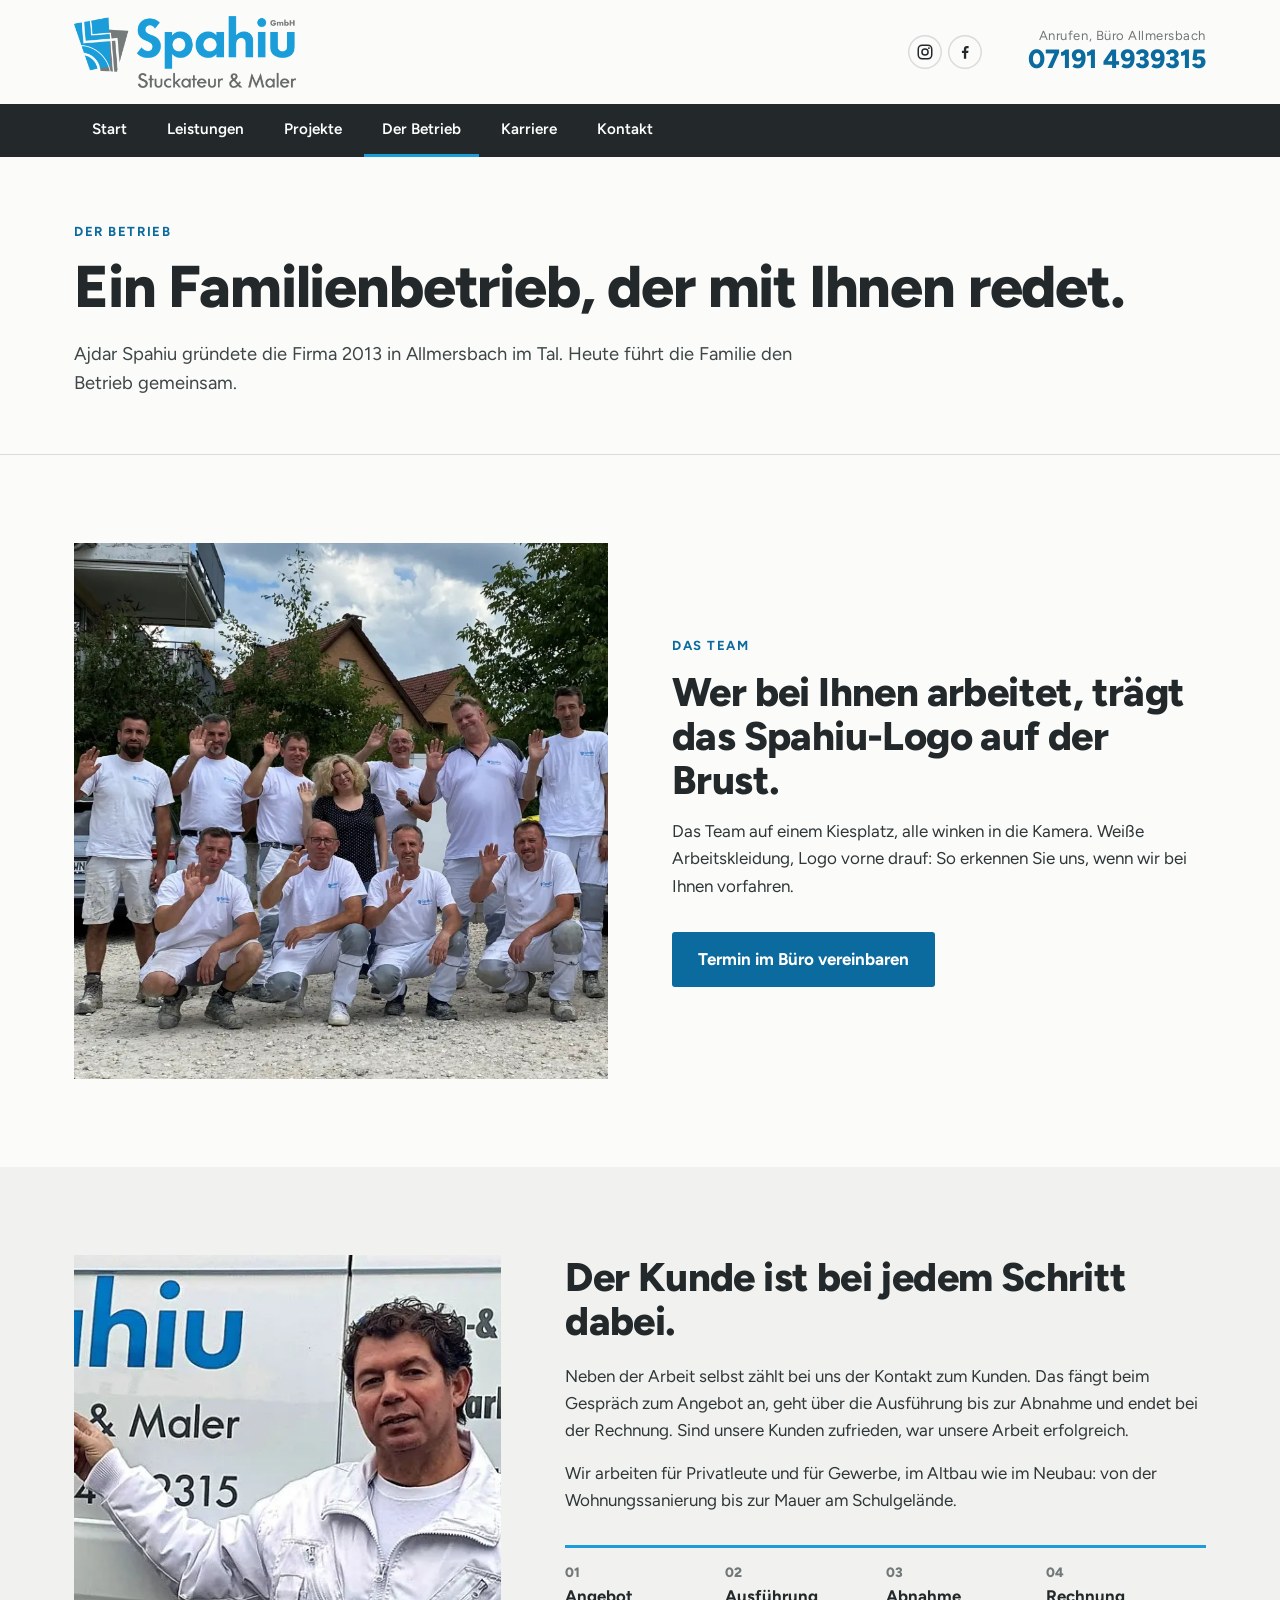
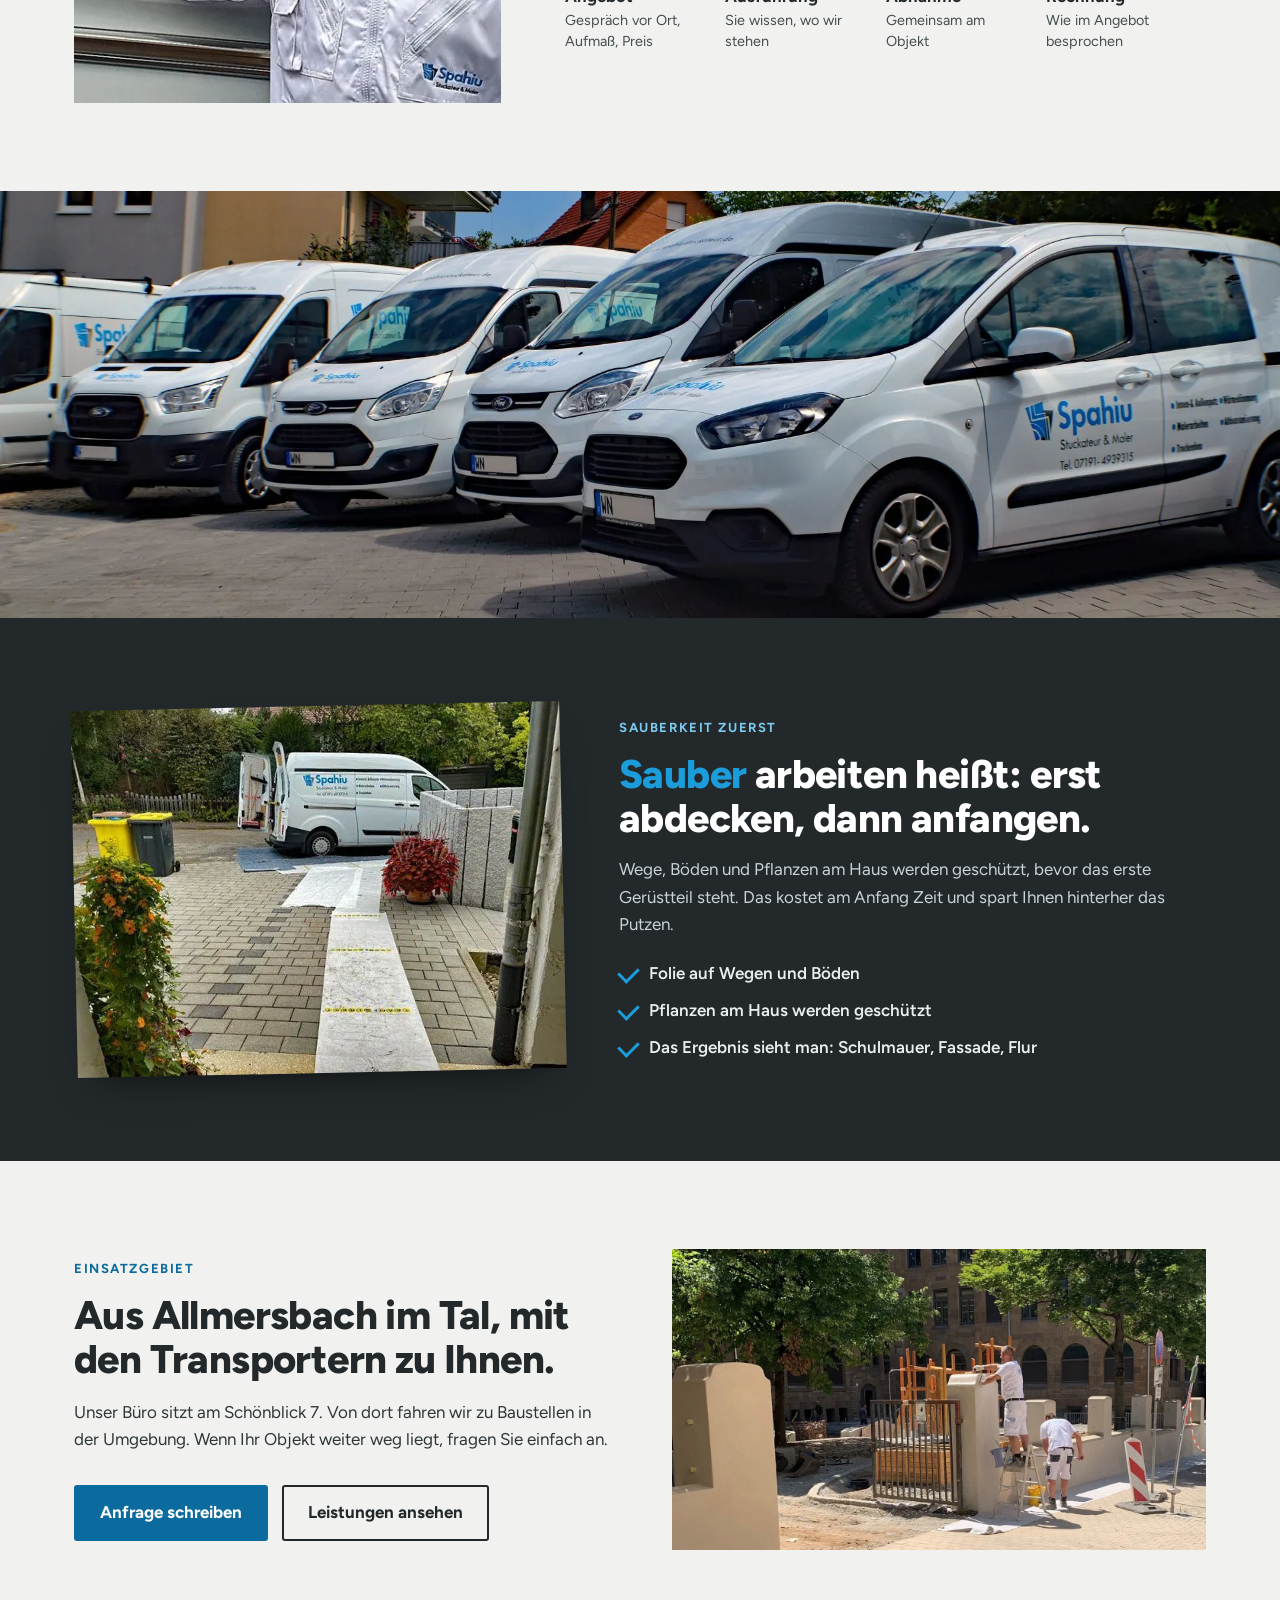
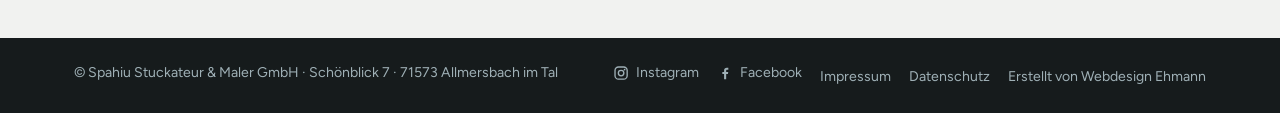
==== site/betrieb.html @ 30680618 "Spahiu Stuckateur: Demo-Website mit CMS (Sveltia) und Pages-Build Co-Authored-By: Claude Sonnet 5.5 " ====
<!DOCTYPE html>
<html lang="de">
<head>
<meta charset="UTF-8">
<meta name="viewport" content="width=device-width, initial-scale=1.0">
<title>Der Betrieb: Familie Spahiu, Allmersbach im Tal</title>
<meta name="description" content="Ajdar Spahiu gründete 2013 den Stuckateur- und Malerbetrieb in Allmersbach im Tal. Familienbetrieb für Privat- und Gewerbekunden.">
<meta name="robots" content="noindex">
<link rel="icon" type="image/png" href="favicon.png">
<link rel="preload" href="fonts/figtree.woff2" as="font" type="font/woff2" crossorigin>
<link rel="stylesheet" href="css/style.css">
</head>
<body>
<a class="skip" href="#inhalt">Zum Inhalt springen</a>
<header>
  <div class="wrap top">
    <a class="logo" href="index.html"><img src="img/logo.png" width="800" height="260" alt="Spahiu GmbH – Stuckateur & Maler, zur Startseite"></a>
    <div class="top-soc"><a href="https://www.instagram.com/spahiustuckateur" target="_blank" rel="noopener" aria-label="Instagram"><svg class="soc-ico" viewBox="0 0 24 24" aria-hidden="true" focusable="false"><rect x="3" y="3" width="18" height="18" rx="5.2" fill="none" stroke="currentColor" stroke-width="2"/><circle cx="12" cy="12" r="4.1" fill="none" stroke="currentColor" stroke-width="2"/><circle cx="17.2" cy="6.8" r="1.3" fill="currentColor"/></svg></a><a href="https://www.facebook.com/spahiustuckateur" target="_blank" rel="noopener" aria-label="Facebook"><svg class="soc-ico" viewBox="0 0 24 24" aria-hidden="true" focusable="false"><path fill="currentColor" d="M13.6 21v-7.6h2.6l.45-3.1H13.6V8.4c0-.9.3-1.5 1.6-1.5h1.6V4.1c-.3 0-1.2-.1-2.3-.1-2.4 0-4 1.4-4 4.1v2.2H7.9v3.1h2.6V21z"/></svg></a></div>
    <div class="call"><small>Anrufen, Büro Allmersbach</small><a href="tel:+4971914939315">07191 4939315</a></div>
  </div>
  <nav class="bar" aria-label="Hauptnavigation"><div class="wrap">
    <a href="index.html">Start</a>
    <a href="leistungen.html">Leistungen</a>
    <a href="projekte.html">Projekte</a>
    <a href="betrieb.html" aria-current="page">Der Betrieb</a>
    <a href="karriere.html">Karriere</a>
    <a href="kontakt.html">Kontakt</a>
  </div></nav>
</header>
<main id="inhalt">
<section class="pagehead"><div class="wrap">
  <p class="eyebrow">Der Betrieb</p>
  <h1>Ein Familienbetrieb, der mit Ihnen redet.</h1>
  <p class="lead">Ajdar Spahiu gründete die Firma 2013 in Allmersbach im Tal. Heute führt die Familie den Betrieb gemeinsam.</p>
</div></section>

<section class="sect">
  <div class="wrap split">
    <img src="img/team.webp" width="823" height="825" alt="Das Spahiu-Team in weißer Arbeitskleidung mit Firmenlogo, alle winken in die Kamera, auf einem Kiesplatz vor Bäumen" loading="lazy">
    <div>
      <p class="eyebrow">Das Team</p>
      <h2>Wer bei Ihnen arbeitet, trägt das Spahiu-Logo auf der Brust.</h2>
      <p class="prose" style="margin-top:16px">Das Team auf einem Kiesplatz, alle winken in die Kamera. Weiße Arbeitskleidung, Logo vorne drauf: So erkennen Sie uns, wenn wir bei Ihnen vorfahren.</p>
      <div class="btns"><a class="btn" href="kontakt.html">Termin im Büro vereinbaren</a></div>
    </div>
  </div>
</section>

<section class="sect alt">
  <div class="wrap about">
    <img src="img/ajdar.webp" width="844" height="560" alt="Ajdar Spahiu zeigt auf die Firmenbeschriftung am Transporter" loading="lazy">
    <div>
      <h2>Der Kunde ist bei jedem Schritt dabei.</h2>
      <div class="prose" style="margin-top:20px">
        <p>Neben der Arbeit selbst zählt bei uns der Kontakt zum Kunden. Das fängt beim Gespräch zum Angebot an, geht über die Ausführung bis zur Abnahme und endet bei der Rechnung. Sind unsere Kunden zufrieden, war unsere Arbeit erfolgreich.</p>
<p>Wir arbeiten für Privatleute und für Gewerbe, im Altbau wie im Neubau: von der Wohnungssanierung bis zur Mauer am Schulgelände.</p>
      </div>
      <div class="steps">
        <div><b>Angebot</b><span>Gespräch vor Ort, Aufmaß, Preis</span></div>
        <div><b>Ausführung</b><span>Sie wissen, wo wir stehen</span></div>
        <div><b>Abnahme</b><span>Gemeinsam am Objekt</span></div>
        <div><b>Rechnung</b><span>Wie im Angebot besprochen</span></div>
      </div>
    </div>
  </div>
</section>

<section class="band"><img src="img/flotte.webp" width="1920" height="697" alt="Mehrere weiße Firmentransporter mit Spahiu-Logo nebeneinander geparkt" loading="lazy"></section>

<section class="sect sauber">
  <div class="wrap">
    <img src="img/abdeckung.webp" width="614" height="461" alt="Mit Folie ausgelegter Weg vor einem Haus, dahinter ein Spahiu-Transporter" loading="lazy">
    <div>
      <p class="eyebrow">Sauberkeit zuerst</p>
      <h2><em>Sauber</em> arbeiten heißt: erst abdecken, dann anfangen.</h2>
      <p class="prose" style="margin-top:16px">Wege, Böden und Pflanzen am Haus werden geschützt, bevor das erste Gerüstteil steht. Das kostet am Anfang Zeit und spart Ihnen hinterher das Putzen.</p>
      <ul class="clean"><li>Folie auf Wegen und Böden</li><li>Pflanzen am Haus werden geschützt</li><li>Das Ergebnis sieht man: Schulmauer, Fassade, Flur</li></ul>
    </div>
  </div>
</section>

<section class="sect alt">
  <div class="wrap split">
    <div>
      <p class="eyebrow">Einsatzgebiet</p>
      <h2>Aus Allmersbach im Tal, mit den Transportern zu Ihnen.</h2>
      <p class="prose" style="margin-top:18px">Unser Büro sitzt am Schönblick 7. Von dort fahren wir zu Baustellen in der Umgebung. Wenn Ihr Objekt weiter weg liegt, fragen Sie einfach an.</p>
      <div class="btns"><a class="btn" href="kontakt.html">Anfrage schreiben</a><a class="btn o" href="leistungen.html">Leistungen ansehen</a></div>
    </div>
    <img src="img/mauer-arbeit.webp" width="1400" height="788" alt="Zwei Mitarbeiter streichen Mauerpfeiler" loading="lazy">
  </div>
</section>
</main>
<footer><div class="wrap"><span>© Spahiu Stuckateur &amp; Maler GmbH · Schönblick 7 · 71573 Allmersbach im Tal</span>
<nav aria-label="Rechtliches und Social Media"><a class="soc-f" href="https://www.instagram.com/spahiustuckateur" target="_blank" rel="noopener"><svg class="soc-ico" viewBox="0 0 24 24" aria-hidden="true" focusable="false"><rect x="3" y="3" width="18" height="18" rx="5.2" fill="none" stroke="currentColor" stroke-width="2"/><circle cx="12" cy="12" r="4.1" fill="none" stroke="currentColor" stroke-width="2"/><circle cx="17.2" cy="6.8" r="1.3" fill="currentColor"/></svg>Instagram</a><a class="soc-f" href="https://www.facebook.com/spahiustuckateur" target="_blank" rel="noopener"><svg class="soc-ico" viewBox="0 0 24 24" aria-hidden="true" focusable="false"><path fill="currentColor" d="M13.6 21v-7.6h2.6l.45-3.1H13.6V8.4c0-.9.3-1.5 1.6-1.5h1.6V4.1c-.3 0-1.2-.1-2.3-.1-2.4 0-4 1.4-4 4.1v2.2H7.9v3.1h2.6V21z"/></svg>Facebook</a><a href="impressum.html">Impressum</a><a href="datenschutz.html">Datenschutz</a><a href="https://www.webdesign-ehmann.de" target="_blank" rel="noopener">Erstellt von Webdesign Ehmann</a></nav></div></footer>
<script src="js/main.js" defer></script>
</body>
</html>
---- site/css/style.css ----
@font-face{font-family:"Figtree";font-style:normal;font-weight:300 900;font-display:swap;src:url(../fonts/figtree.woff2) format("woff2")}

/* Tokens
   blue-d: Logo-Blau abgedunkelt, damit weiße Schrift auf Buttons AA erreicht
   plate-*: Grau/Blau aus dem Logo, steht hinter den Fotos wie die gekippten Platten
   radius: bewusst fast eckig (3px) – Gipsplatten haben Kanten */
:root{
  --blue:#1c9ddb; --blue-d:#0b6a9e; --grey:#727777; --ink:#23292b; --ink-2:#161b1c;
  --plaster:#f1f2f0; --paper:#fbfbfa; --line:#d9dcda; --mute:#454d4f;
  --r:3px; --maxw:1180px;
}
*{box-sizing:border-box;margin:0}
html{scroll-behavior:smooth}
body{min-height:100vh;display:flex;flex-direction:column;font-family:"Figtree",system-ui,sans-serif;color:var(--ink);background:var(--paper);line-height:1.6;font-size:17px}
main{flex:1}
img{max-width:100%;display:block;height:auto}
a{color:inherit}
:focus-visible{outline:3px solid var(--blue);outline-offset:3px}
.wrap{max-width:var(--maxw);margin:0 auto;padding-inline:24px}
.skip{position:absolute;left:-999px;top:0;background:#fff;padding:10px 16px;z-index:99}
.skip:focus{left:8px;top:8px}

/* Header: zwei Ebenen */
.top{padding-block:16px;display:flex;align-items:center;justify-content:space-between;gap:24px;flex-wrap:wrap}
.top .logo img{height:72px;width:auto}
.call{text-align:right;line-height:1.2}
.call small{display:block;color:var(--grey);font-size:.82rem;letter-spacing:.04em}
.call a{font-weight:800;font-size:1.65rem;text-decoration:none;color:var(--blue-d)}
.bar{background:var(--ink)}
.bar .wrap{display:flex;gap:4px;flex-wrap:wrap}
.bar a{color:#fff;text-decoration:none;font-weight:600;font-size:.95rem;padding:13px 18px;border-bottom:3px solid transparent}
.bar a:hover,.bar a[aria-current="page"]{border-color:var(--blue)}

/* Typo */
.eyebrow{font-weight:700;font-size:.82rem;letter-spacing:.12em;text-transform:uppercase;color:var(--blue-d);margin-bottom:14px}
h1{font-size:clamp(2.2rem,4.6vw,3.7rem);line-height:1.04;font-weight:800;letter-spacing:-.02em}
h1 em{font-style:normal;color:var(--blue-d)}
h2{font-size:clamp(1.8rem,3.2vw,2.5rem);line-height:1.1;font-weight:800;letter-spacing:-.015em;max-width:21em}
h3{font-size:1.3rem;line-height:1.2}
.lead{margin-top:22px;font-size:1.15rem;max-width:34em;color:#3d4547}
.prose p+p{margin-top:16px}
.prose{max-width:38em;color:#2f3638}

/* Buttons */
.btns{display:flex;gap:14px;margin-top:32px;flex-wrap:wrap}
.btn{display:inline-block;padding:14px 26px;font:inherit;font-weight:700;text-decoration:none;border:0;cursor:pointer;border-radius:var(--r);background:var(--blue-d);color:#fff}
.btn:hover{background:#085580}
.btn.o{background:none;color:var(--ink);box-shadow:inset 0 0 0 2px var(--ink)}
.btn.o:hover{background:var(--ink);color:#fff}
.btn.w{background:#fff;color:var(--ink)}
.btn.w:hover{background:var(--blue);color:#06141c}

/* Sektionen */
.sect{padding-block:88px}
.sect.alt{background:var(--plaster)}
.sect.tight{padding-block:56px}
.pagehead{padding-block:64px 56px;border-bottom:1px solid var(--line)}
.pagehead .lead{max-width:40em}

/* Hero */
.hero{padding-block:72px 96px;display:grid;grid-template-columns:1.05fr 1fr;gap:64px;align-items:center}
/* Signatur: Plattenstapel aus dem Logo hinter dem Foto */
.stack{position:relative;aspect-ratio:4/4.3}
.stack::before,.stack::after{content:"";position:absolute;inset:6% 4% 4% 8%}
.stack::before{background:var(--grey);transform:rotate(5deg);opacity:.9}
.stack::after{background:var(--blue);transform:rotate(-4deg)}
.stack img{position:absolute;inset:0 6% 6% 0;width:94%;height:94%;object-fit:cover;z-index:2;transform:rotate(-.6deg)}
.stack figcaption{position:absolute;z-index:3;right:-4px;bottom:-6px;background:var(--ink);color:#fff;font-size:.8rem;padding:6px 12px;font-weight:600}
.stack.rev::before{transform:rotate(-5deg)}
.stack.rev::after{transform:rotate(4deg);inset:6% 8% 4% 4%}

/* Leistungsliste (Start) */
.services{margin-top:44px;display:grid;grid-template-columns:repeat(2,1fr);gap:0 64px}
.service{padding:24px 0;border-top:2px solid var(--ink);display:grid;grid-template-columns:70px 1fr;gap:6px 18px;text-decoration:none}
.service b{font-size:2.6rem;line-height:1;color:var(--blue);font-weight:800}
.service p{grid-column:2;color:var(--mute)}
.service:hover h3{color:var(--blue-d);text-decoration:underline;text-underline-offset:4px}

/* Leistungs-Detail */
.lz{display:grid;grid-template-columns:1fr 1fr;gap:64px;align-items:center;padding-block:72px;border-top:2px solid var(--ink)}
.lz:first-of-type{border-top:0}
.lz.flip .lz-txt{order:2}
.lz .num{font-size:3.4rem;line-height:1;font-weight:800;color:var(--blue)}
.lz h2{font-size:clamp(1.7rem,3vw,2.3rem);margin-top:8px}
.lz ul{margin-top:18px;padding-left:1.1em;color:var(--mute)}
.lz li+li{margin-top:6px}
.lz li::marker{color:var(--blue-d)}
.lz img{width:100%;object-fit:cover;aspect-ratio:4/3}
.lz .note{margin-top:20px;font-size:.95rem}
.lz .note a{color:var(--blue-d);font-weight:700}

/* Vorher/Nachher */
.pairs{margin-top:44px;display:grid;grid-template-columns:1fr 1fr;gap:36px 40px}
.pair{display:grid;grid-template-columns:1fr 1fr;gap:10px}
.pair figure{position:relative}
.pair img{width:100%;aspect-ratio:3/4;object-fit:cover}
.pair figcaption,.tagc{position:absolute;left:0;top:0;background:var(--ink);color:#fff;font-size:.75rem;font-weight:700;letter-spacing:.08em;text-transform:uppercase;padding:5px 10px}
.pair figure.n figcaption,.tagc.n{background:var(--blue-d)}
.pair .cap{grid-column:1/-1;font-size:.95rem;color:var(--mute)}
.pair .cap b{color:var(--ink)}

/* Projekt-Seite */
.proj{padding-block:72px;border-top:2px solid var(--ink)}
.proj:first-of-type{border-top:0}
.proj header{display:grid;grid-template-columns:.9fr 1.1fr;gap:48px;align-items:end;margin-bottom:36px}
.proj header p{color:var(--mute)}
.gal{display:grid;gap:14px;grid-template-columns:repeat(12,1fr)}
.gal figure{position:relative;overflow:hidden;background:var(--plaster)}
.gal img{width:100%;height:100%;object-fit:cover}
.gal .s4{grid-column:span 4}.gal .s5{grid-column:span 5}.gal .s6{grid-column:span 6}.gal .s7{grid-column:span 7}.gal .s8{grid-column:span 8}
.gal .a43{aspect-ratio:4/3}.gal .a34{aspect-ratio:3/4}.gal .a32{aspect-ratio:3/2}
.gal figcaption.cp{position:absolute;left:0;right:0;bottom:0;padding:26px 14px 10px;background:linear-gradient(0deg,rgba(0,0,0,.7),transparent);color:#fff;font-size:.88rem}

/* Betrieb */
.about{display:grid;grid-template-columns:.8fr 1.2fr;gap:64px;align-items:start}
.about img{width:100%;aspect-ratio:4/4.2;object-fit:cover;object-position:75% 20%}
.steps{margin-top:30px;display:grid;grid-template-columns:repeat(4,1fr);counter-reset:s}
.steps div{padding:14px 16px 0 0;border-top:3px solid var(--blue);counter-increment:s}
.steps div::before{content:counter(s,decimal-leading-zero);font-weight:800;color:var(--grey);font-size:.85rem;display:block}
.steps b{display:block;font-size:1.05rem}
.steps span{font-size:.9rem;color:var(--mute);display:block;line-height:1.45}
.band{position:relative}
.band img{width:100%;aspect-ratio:21/7;object-fit:cover;object-position:50% 60%}
.split{display:grid;grid-template-columns:1fr 1fr;gap:64px;align-items:center}
.split img{width:100%;object-fit:cover}

/* Kontakt */
.contact{background:var(--ink);color:#fff;padding-block:80px}
.contact .eyebrow{color:#7fcdf3}
.contact h2{color:#fff}
.contact .grid{display:grid;grid-template-columns:1.1fr .9fr;gap:64px}
.contact .tel{display:block;margin-top:24px;font-size:2.6rem;font-weight:800;color:#fff;text-decoration:none;line-height:1.1}
.contact .tel:hover{color:var(--blue)}
.contact dl{display:grid;grid-template-columns:auto 1fr;gap:12px 22px}
.contact dt{color:#9fb0b6;font-weight:600}
.contact a{color:#fff}
.contact .fl{margin-top:26px;width:100%;aspect-ratio:16/6;object-fit:cover;object-position:50% 60%}
.contact .pend{color:#9fb0b6}

/* Formular */
.form{display:grid;gap:18px;max-width:640px}
.form label{display:block;font-weight:600;margin-bottom:6px}
.form input,.form textarea,.form select{width:100%;font:inherit;padding:12px 14px;border:2px solid #aeb5b3;border-radius:var(--r);background:#fff;color:var(--ink)}
.form textarea{min-height:150px;resize:vertical}
.form .row{display:grid;grid-template-columns:1fr 1fr;gap:18px}
.form .err{color:#a3281f;font-size:.9rem;margin-top:4px;min-height:1.2em}
.form [aria-invalid="true"]{border-color:#a3281f}
.form .ok{background:#e8f4fa;border-left:4px solid var(--blue-d);padding:14px 18px}
.kontakt-grid{display:grid;grid-template-columns:1.2fr .8fr;gap:64px;align-items:start}
.side{background:var(--plaster);padding:28px;border-top:3px solid var(--blue)}
.side dl{display:grid;gap:16px}
.side dt{font-size:.78rem;letter-spacing:.1em;text-transform:uppercase;color:var(--grey);font-weight:700}

/* Rechtstexte */
.legal{max-width:44em;padding-block:64px 90px}
.legal h2{font-size:1.4rem;margin-top:36px;max-width:none}
.legal p,.legal ul{margin-top:12px;color:#2f3638}
.legal ul{padding-left:1.2em}
.todo{background:#fff3cd;padding:2px 6px;border-radius:2px;font-weight:600}

footer{background:var(--ink-2);color:#9fb0b6;font-size:.88rem;padding-block:24px}
footer .wrap{display:flex;justify-content:space-between;flex-wrap:wrap;gap:10px}
footer nav a{margin-left:18px}
footer a{text-decoration:none}
footer a:hover{color:#fff;text-decoration:underline}

@media(max-width:900px){
  .hero,.about,.contact .grid,.lz,.split,.kontakt-grid,.proj header{grid-template-columns:1fr;gap:40px}
  .lz.flip .lz-txt{order:0}
  .services,.pairs{grid-template-columns:1fr}
  .steps{grid-template-columns:1fr 1fr;gap:18px}
  .call{text-align:left}
  .stack{max-width:520px}
  .sect{padding-block:64px}
  .gal>*{grid-column:span 12!important}
  .gal .a34{aspect-ratio:4/3}
  .form .row{grid-template-columns:1fr}
}
@media(max-width:520px){
  .bar a{padding:12px 10px;font-size:.88rem}
  .top .logo img{height:58px}
  .call a{font-size:1.4rem}
  .contact .tel{font-size:2rem}
  .pair{grid-template-columns:1fr}
  footer nav a{margin:0 14px 0 0}
}
@media(prefers-reduced-motion:reduce){html{scroll-behavior:auto}}

/* Karten-Stapel im Hero: antippen = umdrehen, nach links ziehen = nächste Karte.
   Dahinter schauen die nächsten Karten hervor (ersetzt die Platten aus dem Logo, die Schrägstellung bleibt). */
.deck-wrap{max-width:540px;justify-self:center;width:100%}
.deck{position:relative;aspect-ratio:4/4.3;perspective:1400px;touch-action:pan-y;user-select:none}
.card{position:absolute;inset:0 0 10% 12%;opacity:0;pointer-events:none;will-change:transform,opacity;transition:transform .6s cubic-bezier(.22,1,.36,1),opacity .4s ease;transform:translate(-8%,6%) rotate(-4deg)}
.card.pos-0{z-index:3;opacity:1;pointer-events:auto;cursor:grab;transform:rotate(.4deg)}
.card.pos-1{z-index:2;opacity:1;transform:translate(-4%,3%) rotate(-2deg)}
.card.pos-2{z-index:1;opacity:1;transform:translate(-8%,6%) rotate(-4deg)}
.card.single{cursor:grab}
.card.pos-3{z-index:0;opacity:1;transform:translate(-12%,9%) rotate(-6deg)}
.card.pos-1 .face::after,.card.pos-2 .face::after,.card.pos-3 .face::after{opacity:1}
.face::after{content:'';position:absolute;inset:0;background:rgba(15,20,22,.28);opacity:0;pointer-events:none;transition:opacity .5s ease}
.card.dragging{transition:none;cursor:grabbing}
.card.snap{transition:transform .5s cubic-bezier(.34,1.45,.5,1)}
.card.out-left{z-index:4;opacity:1;transform:translateX(-125%) rotate(-16deg);transition:transform .35s cubic-bezier(.4,0,.2,1)}
.card.out-right{z-index:4;opacity:1;transform:translateX(125%) rotate(16deg);transition:transform .35s cubic-bezier(.4,0,.2,1)}
.card-in{position:absolute;inset:0;transform-style:preserve-3d;will-change:transform;transition:transform .8s cubic-bezier(.34,1.2,.5,1)}
.card.flipped .card-in{transform:rotateY(180deg)}
.face{position:absolute;inset:0;backface-visibility:hidden;-webkit-backface-visibility:hidden;background:#fff;box-shadow:0 14px 30px -18px rgba(0,0,0,.5)}
.face.back{transform:rotateY(180deg)}
.face img{width:100%;height:100%;object-fit:cover;pointer-events:none;-webkit-user-drag:none}
.badge{position:absolute;left:0;top:0;background:var(--ink);color:#fff;font-size:.78rem;font-weight:800;letter-spacing:.08em;text-transform:uppercase;padding:6px 12px}
.badge.n{background:var(--blue-d)}
/* Hinweise direkt auf der Karte, erscheinen verzögert und leicht transparent */
.hint{position:absolute;left:50%;bottom:7%;transform:translate(-50%,8px);display:flex;align-items:center;gap:10px;white-space:nowrap;background:rgba(20,25,27,.78);color:#fff;font-weight:700;font-size:.92rem;padding:10px 18px;border-radius:999px;opacity:0;pointer-events:none;transition:opacity .6s,transform .6s}
.deck.show-tap .card.pos-0:not(.single) .face.front .hint,.deck.show-swipe .card.pos-0 .face.back .hint,.deck.show-swipe .card.single.pos-0 .face.front .hint{opacity:1;transform:translate(-50%,0)}
.tapico{width:16px;height:16px;border-radius:50%;border:2px solid #fff;position:relative;flex:none}
.tapico::after{content:"";position:absolute;inset:-8px;border-radius:50%;border:2px solid rgba(255,255,255,.7);animation:ripple 1.6s infinite}
.swipeico{font-style:normal;font-size:1.2rem;line-height:1;animation:nudge 1.4s infinite}
@keyframes ripple{0%{transform:scale(.4);opacity:1}100%{transform:scale(1.2);opacity:0}}
@keyframes nudge{0%,100%{transform:translateX(0)}50%{transform:translateX(-7px)}}
.deck-ui{margin-top:22px}
.deck-nav{display:flex;align-items:center;gap:14px;font-weight:700;font-size:.9rem}
.deck-nav span{flex:1}
.ring{width:34px;height:34px;flex:none;transform:rotate(-90deg)}
.ring circle{fill:none;stroke-width:3}
.ring-bg{stroke:var(--line)}
.ring-fg{stroke:var(--blue-d);stroke-dasharray:94.25;stroke-dashoffset:94.25;transition:stroke-dashoffset .6s cubic-bezier(.22,1,.36,1)}
.deck-nav button{width:44px;height:44px;border:2px solid var(--ink);background:none;border-radius:var(--r);font:inherit;font-size:1.2rem;cursor:pointer;color:var(--ink)}
.deck-nav button:hover{background:var(--ink);color:#fff}
.deck-nav button:active{transform:scale(.92)}

/* Social Media: Marken-Logos, damit sofort erkennbar ist, wohin der Link führt */
.soc-ico{width:1.25em;height:1.25em;flex:none}
.soc{display:inline-flex;align-items:center;gap:14px;padding:14px 22px;border-radius:var(--r);color:#fff;text-decoration:none;font-weight:700;transition:transform .2s,filter .2s}
.soc:hover{transform:translateY(-2px);filter:brightness(1.08)}
.soc.ig{background:linear-gradient(45deg,#f58529,#dd2a7b 50%,#8134af)}
.soc.fb{background:#1877f2}
.soc-row{display:flex;flex-wrap:wrap;gap:10px}
.soc-row .soc{padding:10px 16px;font-size:.95rem}
footer a.soc-f{display:inline-flex;align-items:center;gap:7px}
footer a.soc-f .soc-ico{width:1.15em;height:1.15em}
@media(prefers-reduced-motion:reduce){.card,.card-in,.hint,.soc{transition:none}.tapico::after,.swipeico{animation:none}}

/* Sauberkeit: eigenes Hauptthema, Foto der ausgelegten Folie neben dem Text */
.sect.sauber{background:var(--ink);color:#e9eeee}
.sect.sauber .wrap{display:grid;grid-template-columns:5fr 6fr;gap:56px;align-items:center}
.sect.sauber img{width:100%;height:auto;display:block;transform:rotate(-1.2deg);box-shadow:0 20px 40px -22px rgba(0,0,0,.7)}
.sect.sauber h2{color:#fff}
.sect.sauber h2 em{font-style:normal;color:var(--blue)}
.sect.sauber .eyebrow{color:#7cc8ee}
.sect.sauber .prose{color:#c9d3d5}
.clean{list-style:none;padding:0;margin:22px 0 0;display:grid;gap:10px}
.clean li{padding-left:30px;position:relative;font-weight:600}
.clean li::before{content:"";position:absolute;left:0;top:.35em;width:16px;height:10px;border-left:3px solid var(--blue);border-bottom:3px solid var(--blue);transform:rotate(-45deg)}
@media(max-width:800px){.sect.sauber .wrap{grid-template-columns:1fr;gap:28px}}

/* kleine Social-Icons oben, neben der Telefonnummer */
.top-soc{display:flex;gap:6px;margin-left:auto;margin-right:22px}
.top-soc a{display:grid;place-items:center;width:34px;height:34px;border-radius:50%;color:var(--ink);box-shadow:inset 0 0 0 1.5px var(--line);transition:background .2s,color .2s,box-shadow .2s}
.top-soc a:hover{color:#fff;background:var(--blue-d);box-shadow:none}
.top-soc .soc-ico{width:18px;height:18px}

/* Karriere: Stellenliste, ehrlicher Platzhalter solange keine echte Stelle feststeht */
.jobs{display:grid;gap:14px;margin-top:22px}
.job{padding:18px 20px;border-left:4px solid var(--blue);background:var(--plaster);display:grid;gap:4px}
.job b{font-size:1.1rem}
.job span{color:var(--mute)}
.job a{font-weight:700;color:var(--blue-d);margin-top:4px}
.job.ph{border:2px dashed var(--grey);background:none}

/* helle Variante, wo direkt danach das dunkle Kontaktband folgt */
.sect.sauber.light{background:var(--plaster);color:var(--ink)}
.sect.sauber.light h2{color:var(--ink)}
.sect.sauber.light h2 em{color:var(--blue-d)}
.sect.sauber.light .eyebrow{color:var(--blue-d)}
.sect.sauber.light .prose{color:var(--mute)}
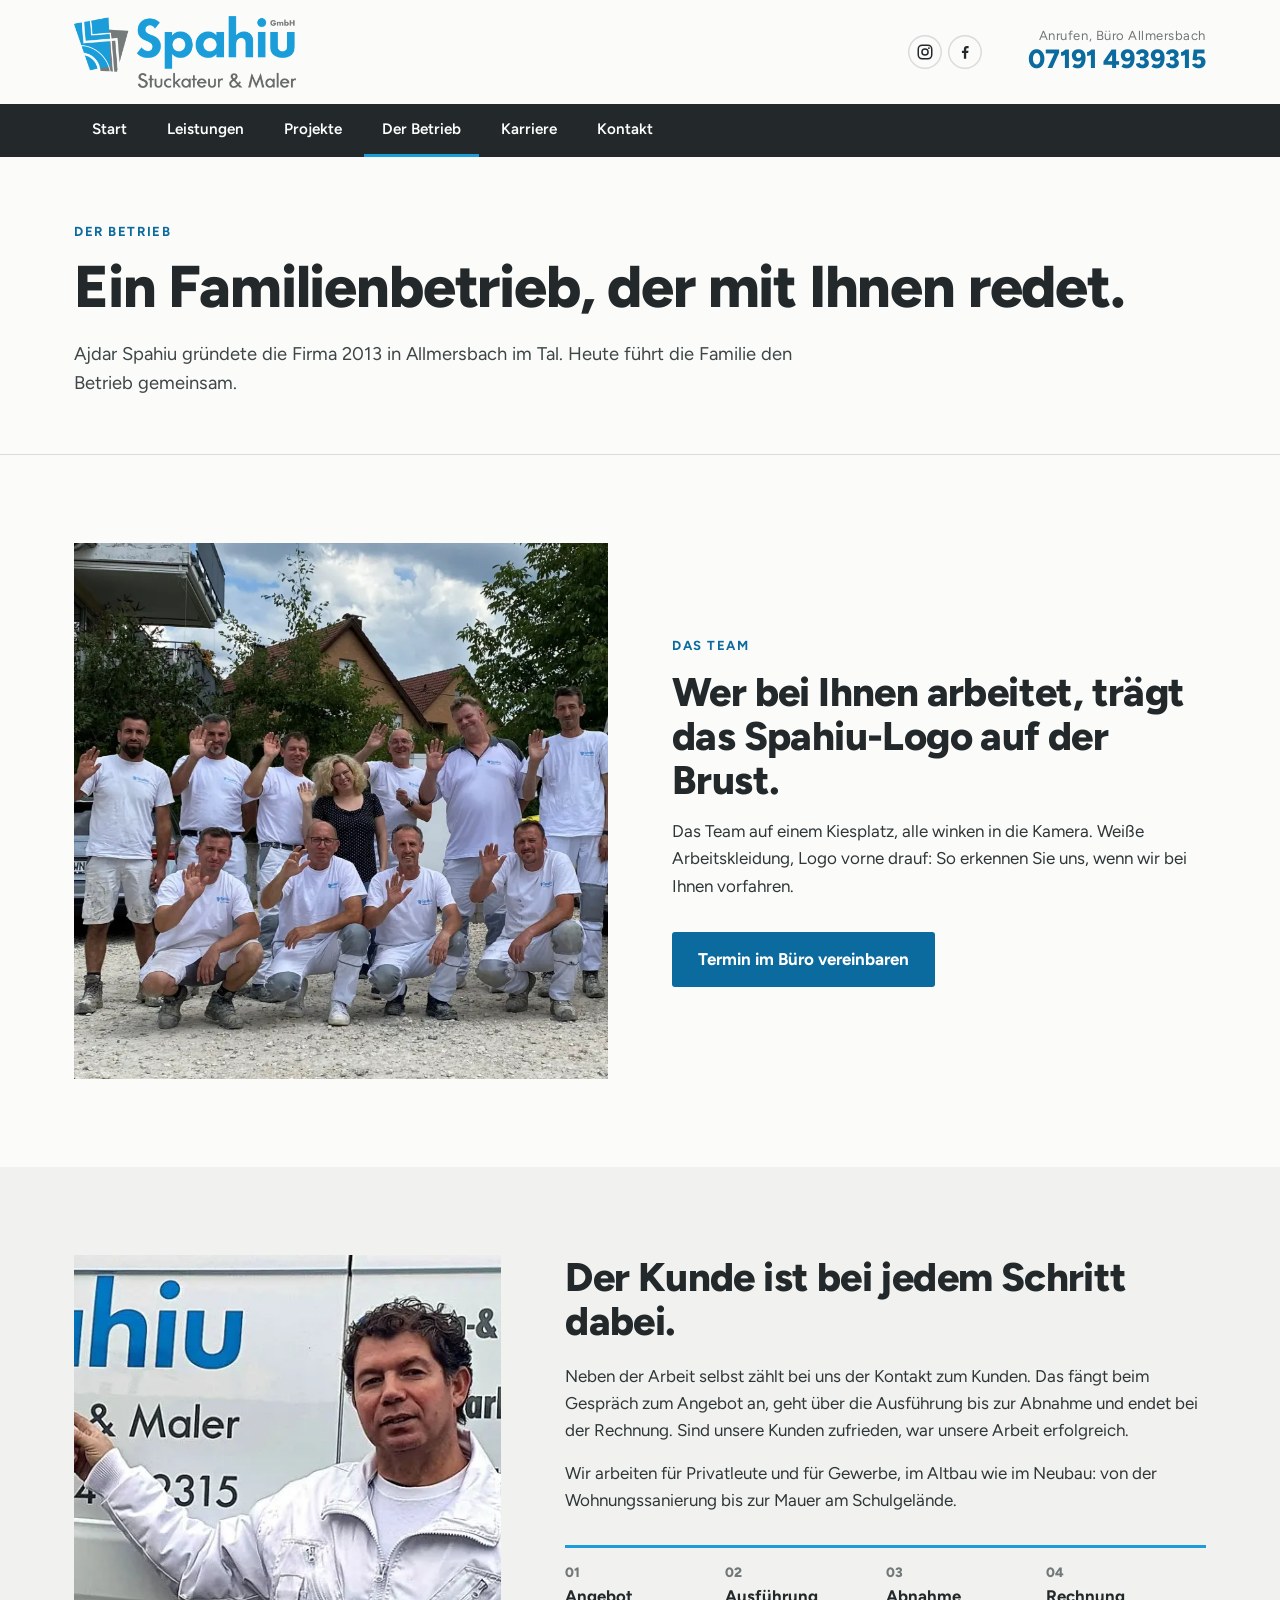
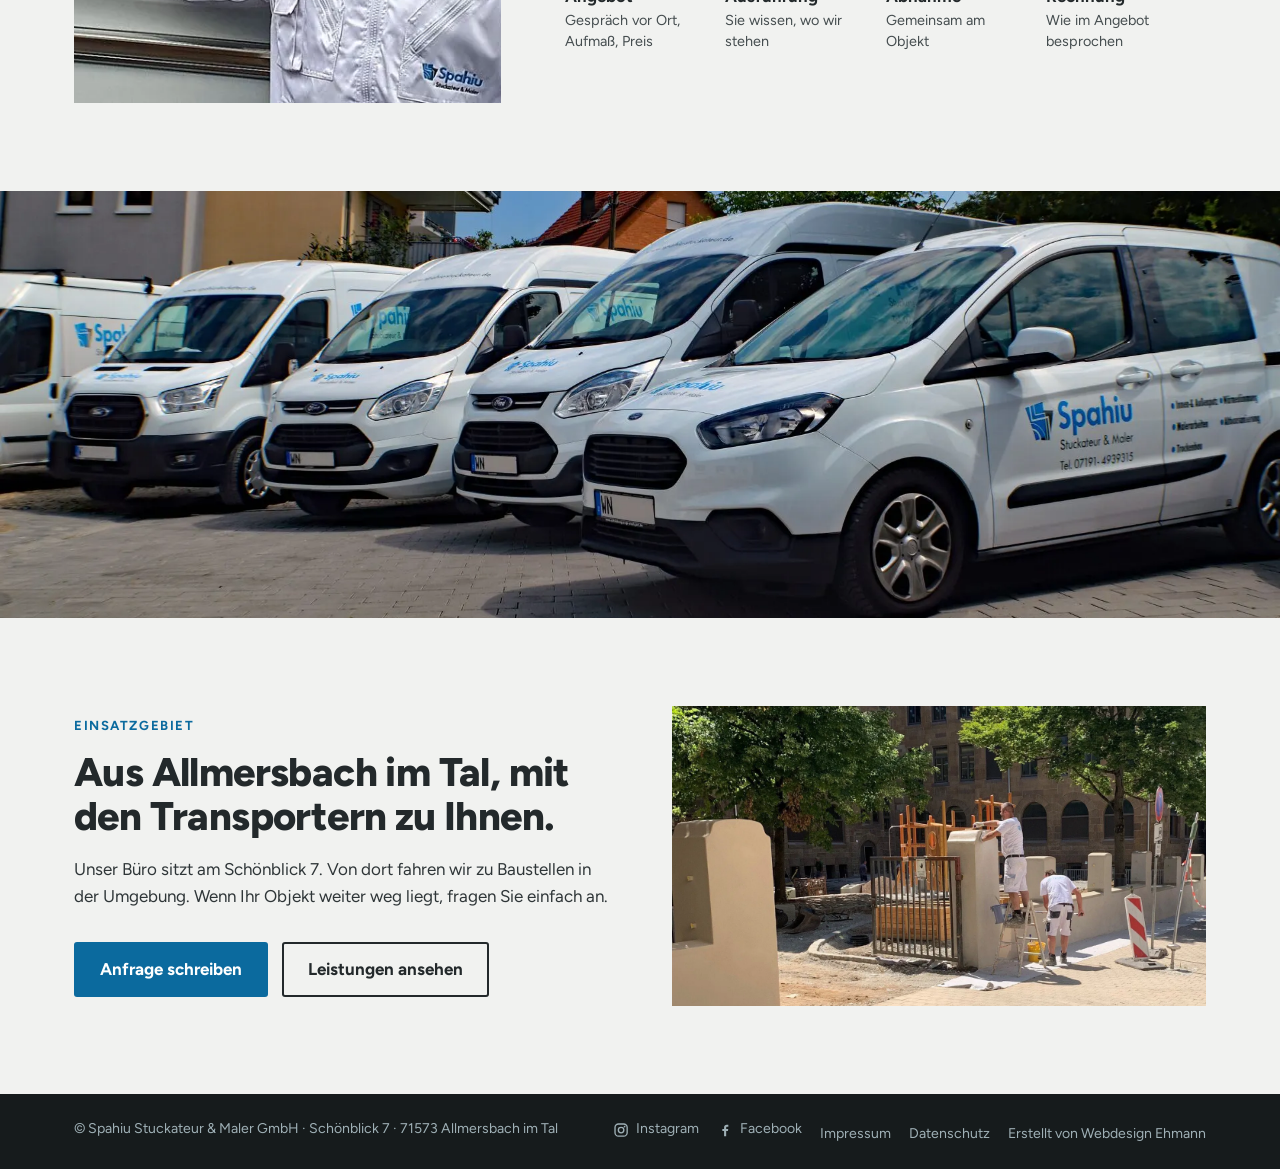
==== commit 7b87e419: "Mobil: Menue bleibt oben (sticky), Sauberkeits-Bereich von Der Betrieb entfernt, Karten nur nach lin" ====
--- a/site/betrieb.html
+++ b/site/betrieb.html
@@ -18,15 +18,15 @@
     <div class="top-soc"><a href="https://www.instagram.com/spahiustuckateur" target="_blank" rel="noopener" aria-label="Instagram"><svg class="soc-ico" viewBox="0 0 24 24" aria-hidden="true" focusable="false"><rect x="3" y="3" width="18" height="18" rx="5.2" fill="none" stroke="currentColor" stroke-width="2"/><circle cx="12" cy="12" r="4.1" fill="none" stroke="currentColor" stroke-width="2"/><circle cx="17.2" cy="6.8" r="1.3" fill="currentColor"/></svg></a><a href="https://www.facebook.com/spahiustuckateur" target="_blank" rel="noopener" aria-label="Facebook"><svg class="soc-ico" viewBox="0 0 24 24" aria-hidden="true" focusable="false"><path fill="currentColor" d="M13.6 21v-7.6h2.6l.45-3.1H13.6V8.4c0-.9.3-1.5 1.6-1.5h1.6V4.1c-.3 0-1.2-.1-2.3-.1-2.4 0-4 1.4-4 4.1v2.2H7.9v3.1h2.6V21z"/></svg></a></div>
     <div class="call"><small>Anrufen, Büro Allmersbach</small><a href="tel:+4971914939315">07191 4939315</a></div>
   </div>
-  <nav class="bar" aria-label="Hauptnavigation"><div class="wrap">
+</header>
+<nav class="bar" aria-label="Hauptnavigation"><div class="wrap">
     <a href="index.html">Start</a>
     <a href="leistungen.html">Leistungen</a>
     <a href="projekte.html">Projekte</a>
     <a href="betrieb.html" aria-current="page">Der Betrieb</a>
     <a href="karriere.html">Karriere</a>
     <a href="kontakt.html">Kontakt</a>
-  </div></nav>
-</header>
+</div></nav>
 <main id="inhalt">
 <section class="pagehead"><div class="wrap">
   <p class="eyebrow">Der Betrieb</p>
@@ -67,18 +67,6 @@
 
 <section class="band"><img src="img/flotte.webp" width="1920" height="697" alt="Mehrere weiße Firmentransporter mit Spahiu-Logo nebeneinander geparkt" loading="lazy"></section>
 
-<section class="sect sauber">
-  <div class="wrap">
-    <img src="img/abdeckung.webp" width="614" height="461" alt="Mit Folie ausgelegter Weg vor einem Haus, dahinter ein Spahiu-Transporter" loading="lazy">
-    <div>
-      <p class="eyebrow">Sauberkeit zuerst</p>
-      <h2><em>Sauber</em> arbeiten heißt: erst abdecken, dann anfangen.</h2>
-      <p class="prose" style="margin-top:16px">Wege, Böden und Pflanzen am Haus werden geschützt, bevor das erste Gerüstteil steht. Das kostet am Anfang Zeit und spart Ihnen hinterher das Putzen.</p>
-      <ul class="clean"><li>Folie auf Wegen und Böden</li><li>Pflanzen am Haus werden geschützt</li><li>Das Ergebnis sieht man: Schulmauer, Fassade, Flur</li></ul>
-    </div>
-  </div>
-</section>
-
 <section class="sect alt">
   <div class="wrap split">
     <div>
@@ -93,6 +81,7 @@
 </main>
 <footer><div class="wrap"><span>© Spahiu Stuckateur &amp; Maler GmbH · Schönblick 7 · 71573 Allmersbach im Tal</span>
 <nav aria-label="Rechtliches und Social Media"><a class="soc-f" href="https://www.instagram.com/spahiustuckateur" target="_blank" rel="noopener"><svg class="soc-ico" viewBox="0 0 24 24" aria-hidden="true" focusable="false"><rect x="3" y="3" width="18" height="18" rx="5.2" fill="none" stroke="currentColor" stroke-width="2"/><circle cx="12" cy="12" r="4.1" fill="none" stroke="currentColor" stroke-width="2"/><circle cx="17.2" cy="6.8" r="1.3" fill="currentColor"/></svg>Instagram</a><a class="soc-f" href="https://www.facebook.com/spahiustuckateur" target="_blank" rel="noopener"><svg class="soc-ico" viewBox="0 0 24 24" aria-hidden="true" focusable="false"><path fill="currentColor" d="M13.6 21v-7.6h2.6l.45-3.1H13.6V8.4c0-.9.3-1.5 1.6-1.5h1.6V4.1c-.3 0-1.2-.1-2.3-.1-2.4 0-4 1.4-4 4.1v2.2H7.9v3.1h2.6V21z"/></svg>Facebook</a><a href="impressum.html">Impressum</a><a href="datenschutz.html">Datenschutz</a><a href="https://www.webdesign-ehmann.de" target="_blank" rel="noopener">Erstellt von Webdesign Ehmann</a></nav></div></footer>
+<script>var c=document.querySelector('.bar [aria-current]');if(c&&c.scrollIntoView)c.parentNode.scrollLeft=Math.max(0,c.offsetLeft-24);</script>
 <script src="js/main.js" defer></script>
 </body>
 </html>
--- a/site/css/style.css
+++ b/site/css/style.css
@@ -26,7 +26,7 @@
 .call{text-align:right;line-height:1.2}
 .call small{display:block;color:var(--grey);font-size:.82rem;letter-spacing:.04em}
 .call a{font-weight:800;font-size:1.65rem;text-decoration:none;color:var(--blue-d)}
-.bar{background:var(--ink)}
+.bar{background:var(--ink);position:sticky;top:0;z-index:50}
 .bar .wrap{display:flex;gap:4px;flex-wrap:wrap}
 .bar a{color:#fff;text-decoration:none;font-weight:600;font-size:.95rem;padding:13px 18px;border-bottom:3px solid transparent}
 .bar a:hover,.bar a[aria-current="page"]{border-color:var(--blue)}
@@ -273,3 +273,10 @@
 .sect.sauber.light h2 em{color:var(--blue-d)}
 .sect.sauber.light .eyebrow{color:var(--blue-d)}
 .sect.sauber.light .prose{color:var(--mute)}
+
+/* Handy: Menü bleibt oben sichtbar (sticky) und läuft einzeilig, ohne dass man nach oben scrollen muss */
+@media(max-width:700px){
+  .bar .wrap{flex-wrap:nowrap;overflow-x:auto;scrollbar-width:none;padding-inline:12px;gap:0}
+  .bar .wrap::-webkit-scrollbar{display:none}
+  .bar a{flex:none;padding:14px 12px;font-size:.9rem}
+}
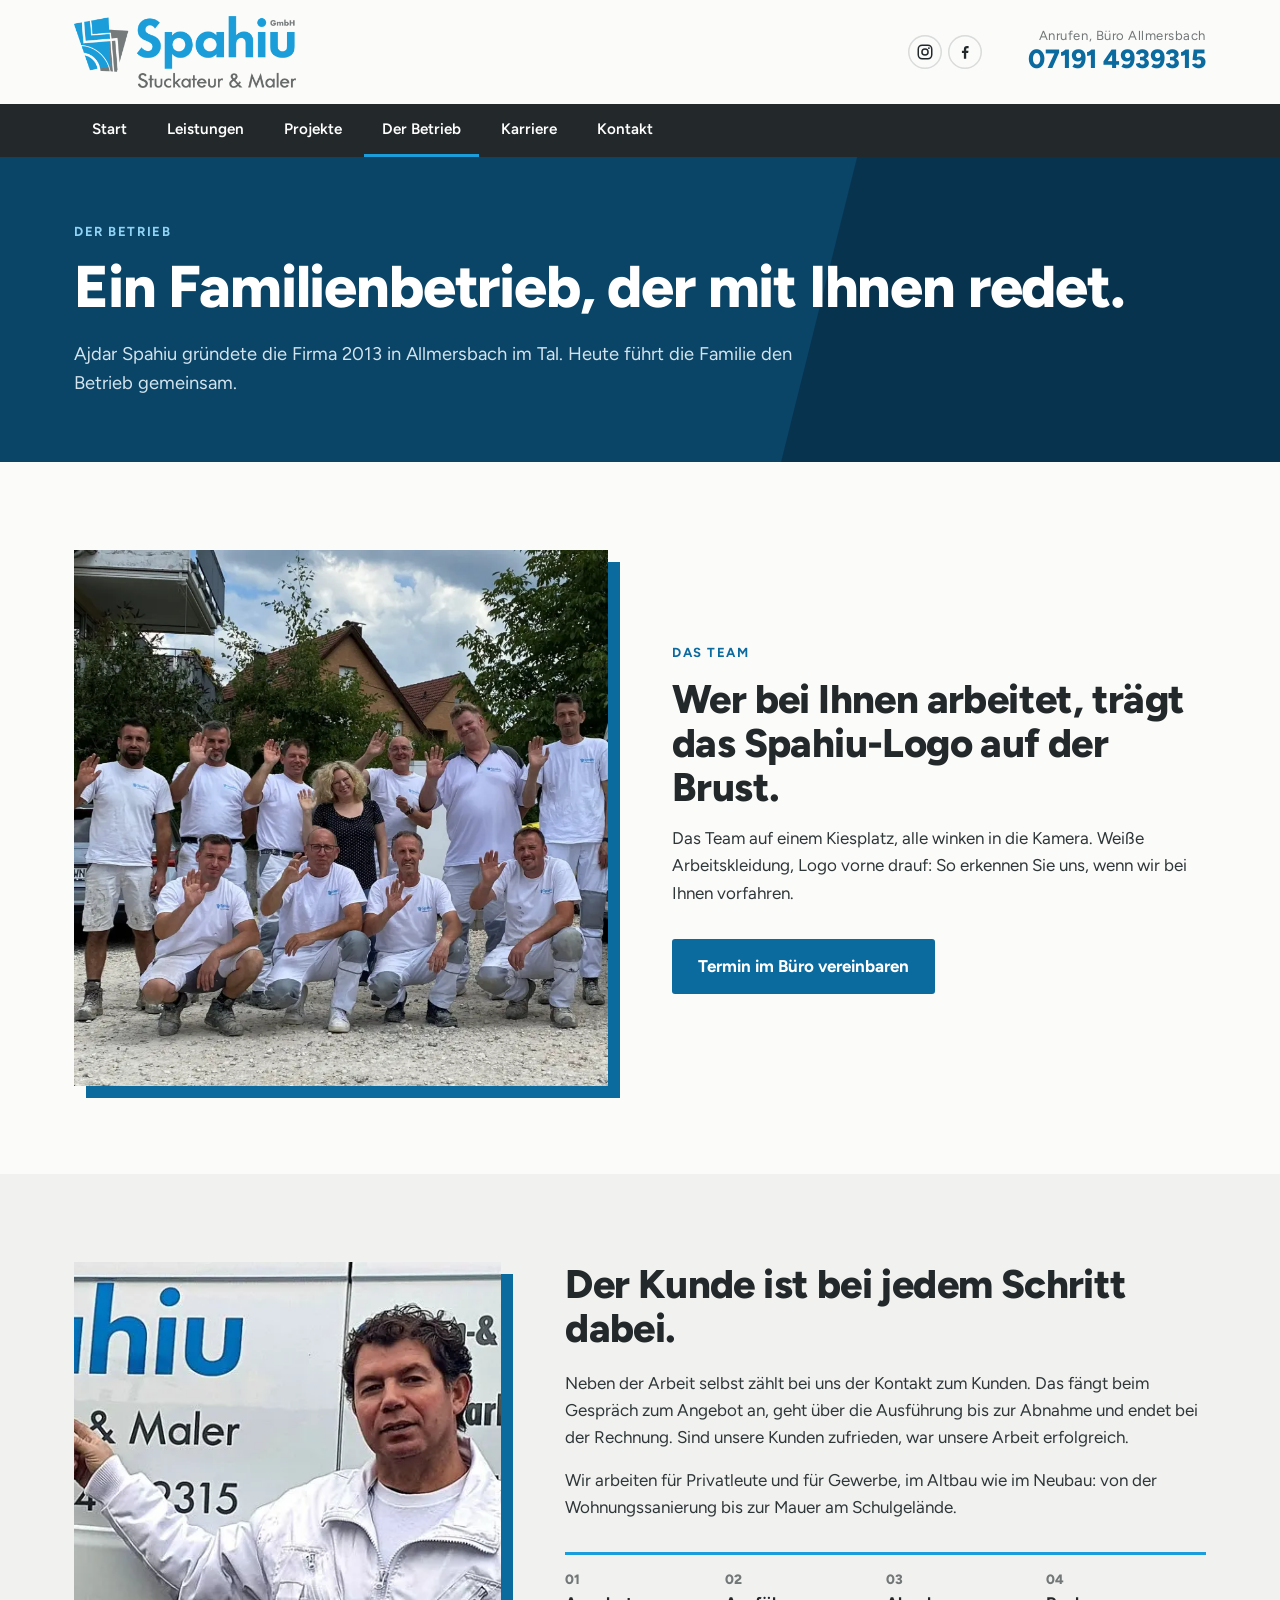
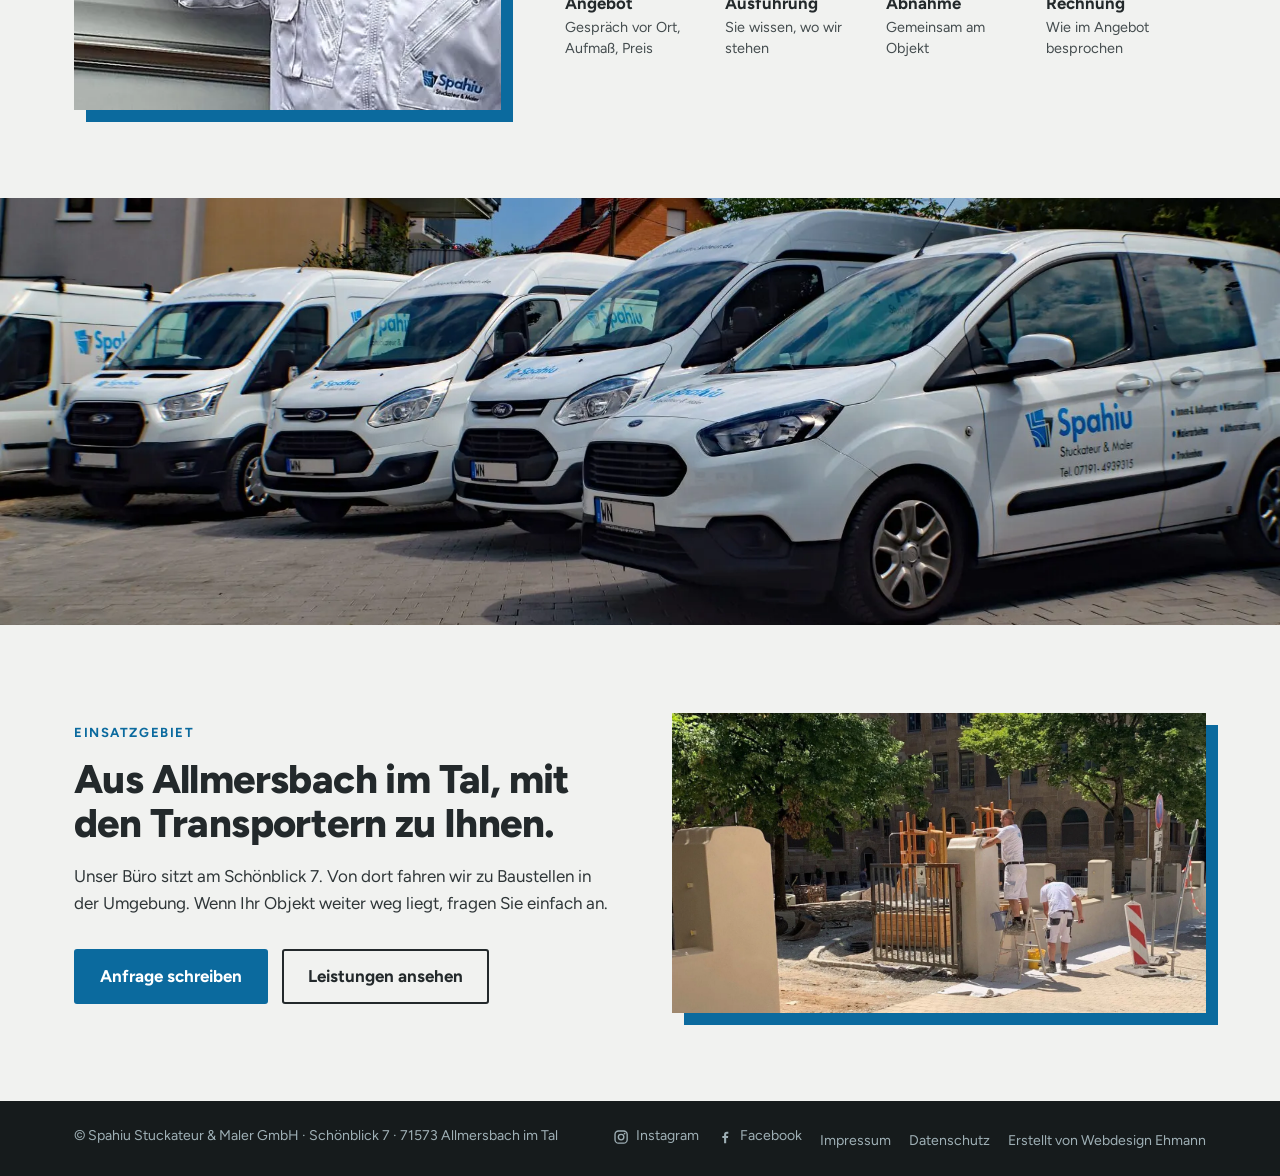
==== commit 368b742c: "Bewegung: Einblenden beim Scrollen, Hover bei Fotos/Buttons, gestaffelter Hero-Text; deck.js gegen f" ====
--- a/site/betrieb.html
+++ b/site/betrieb.html
@@ -9,6 +9,7 @@
 <link rel="icon" type="image/png" href="favicon.png">
 <link rel="preload" href="fonts/figtree.woff2" as="font" type="font/woff2" crossorigin>
 <link rel="stylesheet" href="css/style.css">
+<script>(function(d){if('IntersectionObserver' in window&&!matchMedia('(prefers-reduced-motion: reduce)').matches){d.classList.add('js');setTimeout(function(){if(!d.hasAttribute('data-rv'))d.classList.remove('js')},3500)}})(document.documentElement)</script>
 </head>
 <body>
 <a class="skip" href="#inhalt">Zum Inhalt springen</a>
--- a/site/css/style.css
+++ b/site/css/style.css
@@ -2,11 +2,13 @@
 
 /* Tokens
    blue-d: Logo-Blau abgedunkelt, damit weiße Schrift auf Buttons AA erreicht
+   navy/slate: tiefes Blau und dunkles Logo-Grau als Farbfelder, damit helle Fotos (weiße Fassaden, Himmel) nicht auf hellem Grund verschwimmen
+   tint: kühler Grund statt Weiß hinter Fotogalerien
    plate-*: Grau/Blau aus dem Logo, steht hinter den Fotos wie die gekippten Platten
    radius: bewusst fast eckig (3px) – Gipsplatten haben Kanten */
 :root{
   --blue:#1c9ddb; --blue-d:#0b6a9e; --grey:#727777; --ink:#23292b; --ink-2:#161b1c;
-  --plaster:#f1f2f0; --paper:#fbfbfa; --line:#d9dcda; --mute:#454d4f;
+  --navy:#0a4466; --navy-2:#07334f; --slate:#566063; --tint:#dde7ed; --sky:#8fd3f5; --plaster:#f1f2f0; --paper:#fbfbfa; --line:#d9dcda; --mute:#454d4f;
   --r:3px; --maxw:1180px;
 }
 *{box-sizing:border-box;margin:0}
@@ -54,7 +56,11 @@
 .sect{padding-block:88px}
 .sect.alt{background:var(--plaster)}
 .sect.tight{padding-block:56px}
-.pagehead{padding-block:64px 56px;border-bottom:1px solid var(--line)}
+.pagehead{padding-block:64px 64px;background:var(--navy);color:#fff;position:relative;overflow:hidden}
+.pagehead::before{content:"";position:absolute;right:-6%;top:-30%;width:42%;height:160%;background:var(--navy-2);transform:skewX(-14deg)}
+.pagehead .wrap{position:relative}
+.pagehead .eyebrow{color:var(--sky)}
+.pagehead .lead{color:#d3e4ee}
 .pagehead .lead{max-width:40em}
 
 /* Hero */
@@ -91,7 +97,7 @@
 
 /* Vorher/Nachher */
 .pairs{margin-top:44px;display:grid;grid-template-columns:1fr 1fr;gap:36px 40px}
-.pair{display:grid;grid-template-columns:1fr 1fr;gap:10px}
+.pair{display:grid;grid-template-columns:1fr 1fr;gap:10px 26px}
 .pair figure{position:relative}
 .pair img{width:100%;aspect-ratio:3/4;object-fit:cover}
 .pair figcaption,.tagc{position:absolute;left:0;top:0;background:var(--ink);color:#fff;font-size:.75rem;font-weight:700;letter-spacing:.08em;text-transform:uppercase;padding:5px 10px}
@@ -104,7 +110,7 @@
 .proj:first-of-type{border-top:0}
 .proj header{display:grid;grid-template-columns:.9fr 1.1fr;gap:48px;align-items:end;margin-bottom:36px}
 .proj header p{color:var(--mute)}
-.gal{display:grid;gap:14px;grid-template-columns:repeat(12,1fr)}
+.gal{display:grid;gap:32px 32px;padding-right:8px;grid-template-columns:repeat(12,1fr)}
 .gal figure{position:relative;overflow:hidden;background:var(--plaster)}
 .gal img{width:100%;height:100%;object-fit:cover}
 .gal .s4{grid-column:span 4}.gal .s5{grid-column:span 5}.gal .s6{grid-column:span 6}.gal .s7{grid-column:span 7}.gal .s8{grid-column:span 8}
@@ -125,8 +131,8 @@
 .split img{width:100%;object-fit:cover}
 
 /* Kontakt */
-.contact{background:var(--ink);color:#fff;padding-block:80px}
-.contact .eyebrow{color:#7fcdf3}
+.contact{background:var(--navy-2);color:#fff;padding-block:80px}
+.contact .eyebrow{color:var(--sky)}
 .contact h2{color:#fff}
 .contact .grid{display:grid;grid-template-columns:1.1fr .9fr;gap:64px}
 .contact .tel{display:block;margin-top:24px;font-size:2.6rem;font-weight:800;color:#fff;text-decoration:none;line-height:1.1}
@@ -210,8 +216,8 @@
 .badge{position:absolute;left:0;top:0;background:var(--ink);color:#fff;font-size:.78rem;font-weight:800;letter-spacing:.08em;text-transform:uppercase;padding:6px 12px}
 .badge.n{background:var(--blue-d)}
 /* Hinweise direkt auf der Karte, erscheinen verzögert und leicht transparent */
-.hint{position:absolute;left:50%;bottom:7%;transform:translate(-50%,8px);display:flex;align-items:center;gap:10px;white-space:nowrap;background:rgba(20,25,27,.78);color:#fff;font-weight:700;font-size:.92rem;padding:10px 18px;border-radius:999px;opacity:0;pointer-events:none;transition:opacity .6s,transform .6s}
-.deck.show-tap .card.pos-0:not(.single) .face.front .hint,.deck.show-swipe .card.pos-0 .face.back .hint,.deck.show-swipe .card.single.pos-0 .face.front .hint{opacity:1;transform:translate(-50%,0)}
+.hint{position:absolute;left:50%;bottom:7%;transform:translate(-50%,8px);display:flex;align-items:center;gap:10px;white-space:nowrap;background:rgba(20,25,27,.6);color:#fff;font-weight:700;font-size:.92rem;padding:10px 18px;border-radius:999px;opacity:0;pointer-events:none;transition:opacity .35s,transform .35s}
+.deck.show-tap .card.pos-0:not(.single) .face.front .hint,.deck.show-swipe .card.pos-0 .face.back .hint,.deck.show-swipe .card.single.pos-0 .face.front .hint{opacity:.9;transform:translate(-50%,0)}
 .tapico{width:16px;height:16px;border-radius:50%;border:2px solid #fff;position:relative;flex:none}
 .tapico::after{content:"";position:absolute;inset:-8px;border-radius:50%;border:2px solid rgba(255,255,255,.7);animation:ripple 1.6s infinite}
 .swipeico{font-style:normal;font-size:1.2rem;line-height:1;animation:nudge 1.4s infinite}
@@ -241,16 +247,16 @@
 @media(prefers-reduced-motion:reduce){.card,.card-in,.hint,.soc{transition:none}.tapico::after,.swipeico{animation:none}}
 
 /* Sauberkeit: eigenes Hauptthema, Foto der ausgelegten Folie neben dem Text */
-.sect.sauber{background:var(--ink);color:#e9eeee}
+.sect.sauber{background:none;color:var(--ink)}
 .sect.sauber .wrap{display:grid;grid-template-columns:5fr 6fr;gap:56px;align-items:center}
-.sect.sauber img{width:100%;height:auto;display:block;transform:rotate(-1.2deg);box-shadow:0 20px 40px -22px rgba(0,0,0,.7)}
-.sect.sauber h2{color:#fff}
-.sect.sauber h2 em{font-style:normal;color:var(--blue)}
-.sect.sauber .eyebrow{color:#7cc8ee}
-.sect.sauber .prose{color:#c9d3d5}
+.sect.sauber img{width:100%;height:auto;display:block;transform:rotate(-1.2deg);box-shadow:-14px 14px 0 var(--blue)}
+.sect.sauber h2{color:var(--ink)}
+.sect.sauber h2 em{font-style:normal;color:var(--blue-d)}
+.sect.sauber .eyebrow{color:var(--blue-d)}
+.sect.sauber .prose{color:var(--mute)}
 .clean{list-style:none;padding:0;margin:22px 0 0;display:grid;gap:10px}
 .clean li{padding-left:30px;position:relative;font-weight:600}
-.clean li::before{content:"";position:absolute;left:0;top:.35em;width:16px;height:10px;border-left:3px solid var(--blue);border-bottom:3px solid var(--blue);transform:rotate(-45deg)}
+.clean li::before{content:"";position:absolute;left:0;top:.35em;width:16px;height:10px;border-left:3px solid var(--blue-d);border-bottom:3px solid var(--blue-d);transform:rotate(-45deg)}
 @media(max-width:800px){.sect.sauber .wrap{grid-template-columns:1fr;gap:28px}}
 
 /* kleine Social-Icons oben, neben der Telefonnummer */
@@ -268,15 +274,89 @@
 .job.ph{border:2px dashed var(--grey);background:none}
 
 /* helle Variante, wo direkt danach das dunkle Kontaktband folgt */
-.sect.sauber.light{background:var(--plaster);color:var(--ink)}
+.sect.sauber.light{background:var(--plaster)}
 .sect.sauber.light h2{color:var(--ink)}
 .sect.sauber.light h2 em{color:var(--blue-d)}
 .sect.sauber.light .eyebrow{color:var(--blue-d)}
 .sect.sauber.light .prose{color:var(--mute)}
 
-/* Handy: Menü bleibt oben sichtbar (sticky) und läuft einzeilig, ohne dass man nach oben scrollen muss */
+/* Handy: Menü bleibt oben sichtbar (sticky), in zwei Reihen statt seitlich scrollen */
 @media(max-width:700px){
-  .bar .wrap{flex-wrap:nowrap;overflow-x:auto;scrollbar-width:none;padding-inline:12px;gap:0}
-  .bar .wrap::-webkit-scrollbar{display:none}
-  .bar a{flex:none;padding:14px 12px;font-size:.9rem}
-}
+  .bar .wrap{display:grid;grid-template-columns:repeat(3,1fr);padding-inline:8px;gap:0}
+  .bar a{text-align:center;padding:10px 6px;font-size:.92rem}
+}
+
+
+/* Farbfelder: Hero, Leistungen und Seitenköpfe tragen Farbe, damit helle Fotos Kontrast haben */
+.hero-field{background:var(--navy);color:#fff;position:relative;overflow:hidden;clip-path:polygon(0 0,100% 0,100% calc(100% - 44px),0 100%);padding-bottom:44px}
+.hero-field::before{content:"";position:absolute;right:-8%;top:-20%;width:52%;height:150%;background:var(--navy-2);transform:skewX(-14deg)}
+.hero-field .hero{position:relative;padding-block:64px 88px}
+.hero-field .eyebrow{color:var(--sky)}
+.hero-field h1 em{color:var(--sky)}
+.hero-field .lead{color:#d3e4ee}
+.btn.ow{background:none;color:#fff;box-shadow:inset 0 0 0 2px #fff}
+.btn.ow:hover{background:#fff;color:var(--ink)}
+.hero-field .btn.w:hover{background:var(--sky)}
+.hero-field .face{padding:8px}
+.hero-field .deck-nav{color:#fff}
+.hero-field .deck-nav button{border-color:#fff;color:#fff}
+.hero-field .deck-nav button:hover{background:#fff;color:var(--ink)}
+.hero-field .ring-bg{stroke:rgba(255,255,255,.3)}
+.hero-field .ring-fg{stroke:var(--sky)}
+
+.sect.slate{background:var(--slate);color:#fff}
+.sect.slate .eyebrow{color:#e6f4fb}
+.sect.slate h2{color:#fff}
+.sect.slate .service{border-top-color:#fff}
+.sect.slate .service b{color:var(--sky)}
+.sect.slate .service p{color:#dbe3e5}
+.sect.slate .service:hover h3{color:var(--sky)}
+
+/* kühler Grund statt Weiß hinter Fotos, dazu eine harte Plattenkante wie bei den gekippten Platten im Logo */
+.tint,.sect.tint{background:var(--tint)}
+.lz img,.pair img,.gal img{box-shadow:none}
+.lz img{box-shadow:12px 12px 0 var(--navy)}
+.lz.flip img{box-shadow:12px 12px 0 var(--slate)}
+.pair figure img{box-shadow:6px 6px 0 var(--navy)}
+.pair figure.n img{box-shadow:6px 6px 0 var(--blue-d)}
+.gal figure{box-shadow:8px 8px 0 var(--navy)}
+.about img,.split img{box-shadow:12px 12px 0 var(--blue-d)}
+@media(max-width:900px){
+  .hero-field{clip-path:polygon(0 0,100% 0,100% calc(100% - 28px),0 100%);padding-bottom:28px}
+  .hero-field .hero{padding-block:44px 64px}
+  .lz img,.lz.flip img,.about img,.split img{box-shadow:8px 8px 0 var(--navy)}
+  .hero-field .deck-wrap{padding-right:10px}
+}
+
+/* Bewegung: Einblenden beim Scrollen, Fotos heben sich von ihrer Plattenkante ab, Buttons ebenso, Hero-Text kommt gestaffelt */
+.lz img{--o:12px;--c:var(--navy)}
+.lz.flip img{--c:var(--slate)}
+.pair figure img{--o:6px;--c:var(--navy)}
+.pair figure.n img{--c:var(--blue-d)}
+.gal figure{--o:8px;--c:var(--navy)}
+.about img,.split img{--o:12px;--c:var(--blue-d)}
+@media(max-width:900px){.lz img,.lz.flip img,.about img,.split img{--o:8px}}
+.lz img,.pair figure img,.gal figure,.about img,.split img{box-shadow:var(--o) var(--o) 0 var(--c);transition:transform .3s cubic-bezier(.22,1,.36,1),box-shadow .3s cubic-bezier(.22,1,.36,1)}
+@media(hover:hover){
+  .lz img:hover,.pair figure img:hover,.gal figure:hover,.about img:hover,.split img:hover{transform:translate(-4px,-4px);box-shadow:calc(var(--o) + 4px) calc(var(--o) + 4px) 0 var(--c)}
+  .btn:hover{transform:translate(-2px,-2px)}
+  .btn:not(.o):not(.ow):hover{box-shadow:4px 4px 0 var(--navy-2)}
+  .btn.w:hover{box-shadow:4px 4px 0 var(--blue)}
+  .btn:active{transform:none;box-shadow:none}
+}
+.btn{transition:background .2s,color .2s,transform .2s,box-shadow .2s}
+.service b{transition:transform .25s cubic-bezier(.22,1,.36,1)}
+.service:hover b{transform:translateX(6px)}
+.js .rv{opacity:0;translate:0 24px;transition:opacity .7s ease var(--d,0s),translate .7s cubic-bezier(.22,1,.36,1) var(--d,0s),transform .3s cubic-bezier(.22,1,.36,1),box-shadow .3s cubic-bezier(.22,1,.36,1)}
+.js .rv.in{opacity:1;translate:0 0}
+@keyframes rise{from{opacity:0;translate:0 18px}to{opacity:1;translate:0 0}}
+.hero-field .hero>div:first-child>*{animation:rise .6s cubic-bezier(.22,1,.36,1) both}
+.hero-field .hero>div:first-child>:nth-child(2){animation-delay:.07s}
+.hero-field .hero>div:first-child>:nth-child(3){animation-delay:.14s}
+.hero-field .hero>div:first-child>:nth-child(4){animation-delay:.21s}
+@media(prefers-reduced-motion:reduce){
+  .js .rv{opacity:1;translate:none;transition:none}
+  .hero-field .hero>div:first-child>*{animation:none}
+  .btn,.service b,.lz img,.pair figure img,.gal figure,.about img,.split img{transition:none}
+  .btn:hover,.service:hover b,.lz img:hover,.pair figure img:hover,.gal figure:hover,.about img:hover,.split img:hover{transform:none}
+}
